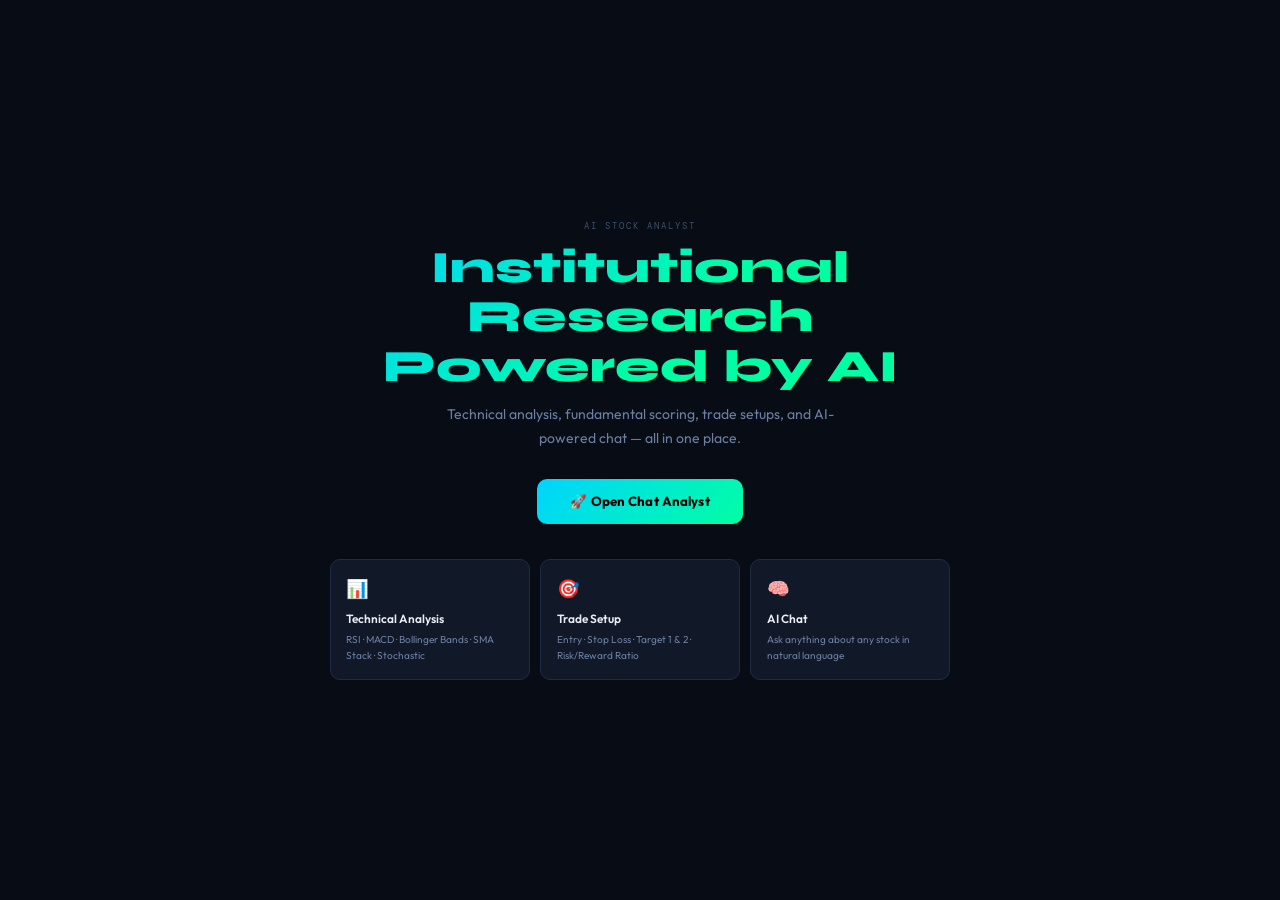
==== frontend/index.html @ fa93001b "Initial deploy" ====
<!DOCTYPE html>
<html lang="en">
<head>
  <meta charset="UTF-8">
  <meta name="viewport" content="width=device-width, initial-scale=1.0">
  <title>AI Stock Analyst</title>
  <link rel="preconnect" href="https://fonts.googleapis.com">
  <link rel="stylesheet" href="https://fonts.googleapis.com/css2?family=DM+Mono:wght@300;400;500&family=Syne:wght@400;600;700;800&family=Outfit:wght@300;400;500;600&display=swap">
  <link rel="stylesheet" href="styles.css">
  <style>
    body { overflow: auto; }
  </style>
</head>
<body class="landing-body">
  <div class="hero">
    <div class="hero-eyebrow">AI STOCK ANALYST</div>
    <h1>Institutional Research<br>Powered by AI</h1>
    <p>Technical analysis, fundamental scoring, trade setups, and AI-powered chat — all in one place.</p>
    <a href="/chat" class="hero-btn">🚀 Open Chat Analyst</a>

    <div class="features">
      <div class="feat">
        <div class="feat-icon">📊</div>
        <h3>Technical Analysis</h3>
        <p>RSI · MACD · Bollinger Bands · SMA Stack · Stochastic</p>
      </div>
      <div class="feat">
        <div class="feat-icon">🎯</div>
        <h3>Trade Setup</h3>
        <p>Entry · Stop Loss · Target 1 & 2 · Risk/Reward Ratio</p>
      </div>
      <div class="feat">
        <div class="feat-icon">🧠</div>
        <h3>AI Chat</h3>
        <p>Ask anything about any stock in natural language</p>
      </div>
    </div>
  </div>
</body>
</html>
---- frontend/styles.css ----
/* ═══════════════════════════════════════════════════════
   AI STOCK ANALYST — DESIGN SYSTEM
   Theme: Terminal-luxury · Dark Bloomberg-style
═══════════════════════════════════════════════════════ */

@import url('https://fonts.googleapis.com/css2?family=DM+Mono:wght@300;400;500&family=Syne:wght@400;600;700;800&family=Outfit:wght@300;400;500;600&display=swap');

/* ── TOKENS ── */
:root {
  --bg:        #080c14;
  --bg2:       #0c1220;
  --surface:   #111827;
  --surface2:  #1a2235;
  --border:    #1e2d45;
  --border2:   #243550;

  --accent:    #00d4ff;
  --accent2:   #00ffa3;
  --accent3:   #ff6b35;
  --warn:      #f59e0b;
  --danger:    #ef4444;
  --bull:      #22c55e;
  --bear:      #ef4444;

  --text:      #e8edf5;
  --text-dim:  #6b7fa3;
  --text-muted:#3d4f6b;

  --font-head: 'Syne', sans-serif;
  --font-body: 'Outfit', sans-serif;
  --font-mono: 'DM Mono', monospace;

  --sidebar-w: 260px;
  --radius:    10px;
  --radius-sm: 6px;
}

/* ── RESET ── */
*, *::before, *::after { box-sizing: border-box; margin: 0; padding: 0; }

html, body {
  height: 100%;
  font-family: var(--font-body);
  background: var(--bg);
  color: var(--text);
  font-size: 14px;
  line-height: 1.5;
  overflow: hidden;
  -webkit-font-smoothing: antialiased;
}

/* ── SCROLLBAR ── */
::-webkit-scrollbar { width: 4px; }
::-webkit-scrollbar-track { background: transparent; }
::-webkit-scrollbar-thumb { background: var(--border2); border-radius: 99px; }

/* ══════════════════════════════════════════════
   APP LAYOUT
══════════════════════════════════════════════ */
.app-layout {
  display: flex;
  height: 100vh;
  width: 100vw;
  overflow: hidden;
}

/* ══════════════════════════════════════════════
   SIDEBAR
══════════════════════════════════════════════ */
.sidebar {
  width: var(--sidebar-w);
  min-width: var(--sidebar-w);
  background: var(--bg2);
  border-right: 1px solid var(--border);
  display: flex;
  flex-direction: column;
  overflow: hidden;
  position: relative;
}

/* subtle grid texture */
.sidebar::before {
  content: '';
  position: absolute;
  inset: 0;
  background-image:
    linear-gradient(var(--border) 1px, transparent 1px),
    linear-gradient(90deg, var(--border) 1px, transparent 1px);
  background-size: 28px 28px;
  opacity: .18;
  pointer-events: none;
}

.sidebar-brand {
  padding: 20px 18px 16px;
  border-bottom: 1px solid var(--border);
  position: relative;
  z-index: 1;
}

.brand-logo {
  font-family: var(--font-head);
  font-size: 1.15rem;
  font-weight: 800;
  background: linear-gradient(120deg, var(--accent), var(--accent2));
  -webkit-background-clip: text;
  -webkit-text-fill-color: transparent;
  letter-spacing: -.01em;
}

.brand-sub {
  font-family: var(--font-mono);
  font-size: .58rem;
  color: var(--text-muted);
  letter-spacing: .18em;
  margin-top: 3px;
}

/* Market Status */
.mkt-status {
  display: flex;
  align-items: center;
  gap: 7px;
  padding: 10px 18px;
  border-bottom: 1px solid var(--border);
  position: relative;
  z-index: 1;
}

.mkt-dot {
  width: 7px; height: 7px;
  border-radius: 50%;
  background: var(--bull);
  box-shadow: 0 0 6px var(--bull);
  animation: pulse 2s infinite;
}

@keyframes pulse {
  0%, 100% { opacity: 1; }
  50%       { opacity: .4; }
}

.mkt-label {
  font-family: var(--font-mono);
  font-size: .62rem;
  color: var(--bull);
  letter-spacing: .14em;
}

/* Stock Panel */
.stock-panel {
  flex: 1;
  overflow-y: auto;
  padding: 12px;
  position: relative;
  z-index: 1;
}

.panel-empty {
  display: flex;
  flex-direction: column;
  align-items: center;
  justify-content: center;
  height: 100%;
  gap: 10px;
  color: var(--text-muted);
  font-size: .78rem;
  text-align: center;
  padding: 24px;
}

.panel-empty-icon { font-size: 2rem; filter: grayscale(1) opacity(.4); }

/* Panel populated */
.panel-symbol {
  font-family: var(--font-mono);
  font-size: .72rem;
  color: var(--accent);
  letter-spacing: .1em;
  margin-bottom: 4px;
}

.panel-price {
  font-family: var(--font-head);
  font-size: 1.5rem;
  font-weight: 700;
  color: var(--text);
  line-height: 1;
}

.panel-change {
  font-family: var(--font-mono);
  font-size: .7rem;
  margin-top: 4px;
  display: flex;
  align-items: center;
  gap: 6px;
}

.panel-change.up   { color: var(--bull); }
.panel-change.down { color: var(--bear); }

.panel-divider {
  height: 1px;
  background: var(--border);
  margin: 12px 0;
}

.panel-kv {
  background: var(--surface);
  border: 1px solid var(--border);
  border-radius: var(--radius-sm);
  padding: 6px 10px;
  margin-bottom: 4px;
  display: flex;
  justify-content: space-between;
  align-items: center;
}

.panel-kv-label {
  font-family: var(--font-mono);
  font-size: .58rem;
  color: var(--text-dim);
  letter-spacing: .08em;
}

.panel-kv-val {
  font-family: var(--font-mono);
  font-size: .72rem;
  color: var(--text);
  font-weight: 500;
}

.panel-grid {
  display: grid;
  grid-template-columns: 1fr 1fr;
  gap: 4px;
}

/* Chart */
.chart-section-label {
  font-family: var(--font-mono);
  font-size: .55rem;
  color: var(--text-muted);
  letter-spacing: .12em;
  margin: 10px 0 5px;
  padding-top: 8px;
  border-top: 1px solid var(--border);
}

.chart-wrap {
  position: relative;
  width: 100%;
  height: 130px;
  background: var(--surface);
  border: 1px solid var(--border);
  border-radius: var(--radius-sm);
  padding: 6px;
  margin-bottom: 4px;
}

/* Quick Picks */
.sidebar-section-label {
  font-family: var(--font-mono);
  font-size: .58rem;
  color: var(--text-muted);
  letter-spacing: .16em;
  padding: 10px 18px 6px;
  border-top: 1px solid var(--border);
  position: relative;
  z-index: 1;
}

.quick-picks {
  overflow-y: auto;
  max-height: 220px;
  padding: 0 10px 8px;
  position: relative;
  z-index: 1;
}

.qpick {
  display: flex;
  align-items: center;
  justify-content: space-between;
  width: 100%;
  background: transparent;
  border: 1px solid transparent;
  border-radius: var(--radius-sm);
  padding: 7px 10px;
  color: var(--text);
  cursor: pointer;
  transition: all .18s;
  text-align: left;
  gap: 8px;
}

.qpick:hover {
  background: var(--surface);
  border-color: var(--border2);
}

.qpick-sym {
  font-family: var(--font-mono);
  font-size: .7rem;
  color: var(--accent);
  font-weight: 500;
}

.qpick-name {
  font-size: .68rem;
  color: var(--text-dim);
  white-space: nowrap;
  overflow: hidden;
  text-overflow: ellipsis;
}

.sidebar-footer {
  padding: 10px 18px;
  border-top: 1px solid var(--border);
  font-size: .62rem;
  color: var(--text-muted);
  line-height: 1.5;
  position: relative;
  z-index: 1;
}

/* ══════════════════════════════════════════════
   MAIN CHAT AREA
══════════════════════════════════════════════ */
.chat-main {
  flex: 1;
  display: flex;
  flex-direction: column;
  overflow: hidden;
  background: var(--bg);
  position: relative;
}

/* subtle radial glow */
.chat-main::before {
  content: '';
  position: absolute;
  top: -120px; left: 50%;
  transform: translateX(-50%);
  width: 700px; height: 400px;
  background: radial-gradient(ellipse, rgba(0,212,255,.04) 0%, transparent 70%);
  pointer-events: none;
}

/* Header */
.chat-header {
  display: flex;
  align-items: center;
  justify-content: space-between;
  padding: 14px 24px;
  border-bottom: 1px solid var(--border);
  background: rgba(8,12,20,.8);
  backdrop-filter: blur(12px);
  position: relative;
  z-index: 10;
}

.chat-header-left {
  display: flex;
  align-items: center;
  gap: 12px;
}

.chat-title {
  font-family: var(--font-head);
  font-size: 1rem;
  font-weight: 700;
  color: var(--text);
  letter-spacing: -.01em;
}

.ticker-badge {
  font-family: var(--font-mono);
  font-size: .65rem;
  color: var(--accent);
  background: rgba(0,212,255,.08);
  border: 1px solid rgba(0,212,255,.25);
  padding: 3px 10px;
  border-radius: 99px;
  letter-spacing: .1em;
}

.ticker-badge.hidden { display: none; }

.chat-header-right {
  display: flex;
  align-items: center;
  gap: 8px;
}

.status-dot {
  width: 8px; height: 8px;
  border-radius: 50%;
}
.status-dot.online { background: var(--bull); box-shadow: 0 0 6px var(--bull); }
.status-dot.offline{ background: var(--danger); }

.status-text {
  font-family: var(--font-mono);
  font-size: .62rem;
  color: var(--text-dim);
  letter-spacing: .08em;
}

/* Messages */
.messages {
  flex: 1;
  overflow-y: auto;
  padding: 24px;
  display: flex;
  flex-direction: column;
  gap: 16px;
  scroll-behavior: smooth;
}

/* Message bubbles */
.msg {
  display: flex;
  gap: 12px;
  max-width: 780px;
  animation: msgIn .25s ease;
}

@keyframes msgIn {
  from { opacity: 0; transform: translateY(8px); }
  to   { opacity: 1; transform: translateY(0); }
}

.msg.user  { align-self: flex-end; flex-direction: row-reverse; }
.msg.bot   { align-self: flex-start; }

.msg-avatar {
  width: 32px; height: 32px;
  border-radius: 8px;
  display: flex; align-items: center; justify-content: center;
  font-size: .85rem;
  flex-shrink: 0;
}

.msg.bot  .msg-avatar { background: linear-gradient(135deg, rgba(0,212,255,.2), rgba(0,255,163,.15)); border: 1px solid rgba(0,212,255,.25); }
.msg.user .msg-avatar { background: var(--surface2); border: 1px solid var(--border2); }

.msg-body {
  display: flex;
  flex-direction: column;
  gap: 4px;
  max-width: calc(100% - 44px);
}

.msg-bubble {
  padding: 12px 16px;
  border-radius: var(--radius);
  font-size: .875rem;
  line-height: 1.65;
  word-break: break-word;
}

.msg.bot  .msg-bubble {
  background: var(--surface);
  border: 1px solid var(--border);
  color: var(--text);
  border-radius: 2px var(--radius) var(--radius) var(--radius);
}

.msg.user .msg-bubble {
  background: linear-gradient(135deg, rgba(0,212,255,.12), rgba(0,255,163,.08));
  border: 1px solid rgba(0,212,255,.2);
  color: var(--text);
  border-radius: var(--radius) 2px var(--radius) var(--radius);
  text-align: right;
}

.msg-time {
  font-family: var(--font-mono);
  font-size: .55rem;
  color: var(--text-muted);
  letter-spacing: .05em;
  padding: 0 4px;
}

.msg.user .msg-time { text-align: right; }

/* Bot message formatting */
.msg-bubble strong { color: var(--accent); font-weight: 600; }
.msg-bubble em     { color: var(--accent2); font-style: normal; }
.msg-bubble code   {
  font-family: var(--font-mono);
  font-size: .8rem;
  background: rgba(255,255,255,.06);
  border: 1px solid var(--border2);
  padding: 1px 6px;
  border-radius: 4px;
}
.msg-bubble pre {
  background: var(--bg);
  border: 1px solid var(--border);
  border-radius: var(--radius-sm);
  padding: 12px;
  font-family: var(--font-mono);
  font-size: .75rem;
  overflow-x: auto;
  margin-top: 8px;
}

/* Analysis cards inside bot messages */
.analysis-card {
  background: var(--bg2);
  border: 1px solid var(--border2);
  border-radius: var(--radius);
  padding: 14px;
  margin-top: 10px;
  font-family: var(--font-mono);
  font-size: .75rem;
}

.analysis-card-title {
  font-family: var(--font-head);
  font-size: .8rem;
  font-weight: 700;
  color: var(--accent);
  margin-bottom: 10px;
  letter-spacing: .05em;
}

.analysis-row {
  display: flex;
  justify-content: space-between;
  padding: 4px 0;
  border-bottom: 1px solid var(--border);
  color: var(--text-dim);
}

.analysis-row:last-child { border-bottom: none; }
.analysis-row span:last-child { color: var(--text); }

.signal-badge {
  font-family: var(--font-mono);
  font-size: .62rem;
  padding: 2px 8px;
  border-radius: 4px;
  font-weight: 500;
  letter-spacing: .08em;
}

.signal-badge.buy    { background: rgba(34,197,94,.15);  color: var(--bull); border: 1px solid rgba(34,197,94,.3); }
.signal-badge.sell   { background: rgba(239,68,68,.15);  color: var(--bear); border: 1px solid rgba(239,68,68,.3); }
.signal-badge.hold   { background: rgba(245,158,11,.12); color: var(--warn); border: 1px solid rgba(245,158,11,.3); }
.signal-badge.neutral{ background: rgba(107,127,163,.1); color: var(--text-dim); border: 1px solid var(--border2); }

/* Typing indicator */
.typing-dots {
  display: flex;
  gap: 4px;
  padding: 4px 0;
}

.typing-dots span {
  width: 6px; height: 6px;
  border-radius: 50%;
  background: var(--accent);
  opacity: .4;
  animation: dot 1.2s infinite;
}

.typing-dots span:nth-child(2) { animation-delay: .2s; }
.typing-dots span:nth-child(3) { animation-delay: .4s; }

@keyframes dot {
  0%, 100% { opacity: .2; transform: scale(.8); }
  40%       { opacity: 1;  transform: scale(1.1); }
}

/* ── CHIPS BAR ── */
.chips-bar {
  display: flex;
  gap: 8px;
  padding: 10px 24px;
  overflow-x: auto;
  border-top: 1px solid var(--border);
  scrollbar-width: none;
  flex-shrink: 0;
}

.chips-bar::-webkit-scrollbar { display: none; }

.chip {
  display: flex;
  align-items: center;
  gap: 6px;
  white-space: nowrap;
  background: var(--surface);
  border: 1px solid var(--border2);
  border-radius: 99px;
  padding: 6px 14px;
  font-size: .72rem;
  font-family: var(--font-body);
  color: var(--text-dim);
  cursor: pointer;
  transition: all .18s;
  flex-shrink: 0;
}

.chip:hover {
  border-color: var(--accent);
  color: var(--accent);
  background: rgba(0,212,255,.06);
}

/* ── INPUT BAR ── */
.input-bar {
  display: flex;
  align-items: flex-end;
  gap: 10px;
  padding: 14px 24px 18px;
  border-top: 1px solid var(--border);
  background: var(--bg2);
  flex-shrink: 0;
}

.chat-input {
  flex: 1;
  background: var(--surface);
  border: 1px solid var(--border2);
  border-radius: var(--radius);
  padding: 11px 16px;
  color: var(--text);
  font-family: var(--font-body);
  font-size: .875rem;
  resize: none;
  max-height: 130px;
  line-height: 1.5;
  outline: none;
  transition: border-color .18s, box-shadow .18s;
}

.chat-input::placeholder { color: var(--text-muted); }

.chat-input:focus {
  border-color: rgba(0,212,255,.4);
  box-shadow: 0 0 0 3px rgba(0,212,255,.06);
}

.send-btn {
  width: 42px; height: 42px;
  border-radius: var(--radius-sm);
  border: none;
  background: linear-gradient(135deg, var(--accent), var(--accent2));
  color: #000;
  cursor: pointer;
  display: flex;
  align-items: center;
  justify-content: center;
  flex-shrink: 0;
  transition: opacity .18s, transform .12s;
}

.send-btn:hover   { opacity: .88; }
.send-btn:active  { transform: scale(.94); }

/* ══════════════════════════════════════════════
   WELCOME SCREEN
══════════════════════════════════════════════ */
.welcome-screen {
  display: flex;
  flex-direction: column;
  align-items: center;
  justify-content: center;
  flex: 1;
  gap: 10px;
  text-align: center;
  padding: 40px;
  color: var(--text-dim);
}

.welcome-logo {
  font-family: var(--font-head);
  font-size: 1.8rem;
  font-weight: 800;
  background: linear-gradient(120deg, var(--accent), var(--accent2));
  -webkit-background-clip: text;
  -webkit-text-fill-color: transparent;
  margin-bottom: 4px;
}

.welcome-sub {
  font-family: var(--font-mono);
  font-size: .62rem;
  letter-spacing: .2em;
  color: var(--text-muted);
}

.welcome-desc {
  font-size: .88rem;
  max-width: 440px;
  margin: 12px 0;
  line-height: 1.7;
  color: var(--text-dim);
}

.welcome-pills {
  display: flex;
  flex-direction: column;
  gap: 6px;
  margin-top: 8px;
  text-align: left;
  width: 100%;
  max-width: 400px;
}

.welcome-pill {
  background: var(--surface);
  border: 1px solid var(--border);
  border-radius: var(--radius-sm);
  padding: 9px 14px;
  font-size: .8rem;
  color: var(--text-dim);
  cursor: pointer;
  transition: all .18s;
  display: flex;
  align-items: center;
  gap: 10px;
}

.welcome-pill:hover {
  border-color: var(--accent);
  color: var(--text);
  background: rgba(0,212,255,.04);
  transform: translateX(4px);
}

.welcome-pill span { font-family: var(--font-mono); color: var(--accent); font-size: .7rem; }

/* ══════════════════════════════════════════════
   INDEX / LANDING PAGE
══════════════════════════════════════════════ */
.landing-body {
  display: flex;
  align-items: center;
  justify-content: center;
  min-height: 100vh;
  padding: 2rem;
  overflow: auto;
}

.hero {
  text-align: center;
  max-width: 620px;
  width: 100%;
}

.hero-eyebrow {
  font-family: var(--font-mono);
  font-size: .65rem;
  color: var(--text-muted);
  letter-spacing: .22em;
  margin-bottom: .7rem;
}

.hero h1 {
  font-family: var(--font-head);
  font-size: clamp(2.2rem, 5vw, 3.2rem);
  font-weight: 800;
  background: linear-gradient(135deg, var(--accent), var(--accent2) 60%);
  -webkit-background-clip: text;
  -webkit-text-fill-color: transparent;
  line-height: 1.1;
  margin-bottom: .9rem;
}

.hero p {
  color: var(--text-dim);
  font-size: 1rem;
  margin-bottom: 2rem;
  line-height: 1.7;
  max-width: 440px;
  margin-left: auto;
  margin-right: auto;
}

.hero-btn {
  display: inline-flex;
  align-items: center;
  gap: 10px;
  background: linear-gradient(135deg, var(--accent), var(--accent2));
  color: #000;
  font-weight: 700;
  font-size: .95rem;
  padding: .9rem 2.4rem;
  border-radius: var(--radius);
  text-decoration: none;
  transition: opacity .2s, transform .18s;
  font-family: var(--font-body);
  letter-spacing: .01em;
}

.hero-btn:hover { opacity: .88; transform: translateY(-2px); }

.features {
  display: grid;
  grid-template-columns: repeat(3, 1fr);
  gap: .75rem;
  margin-top: 2.5rem;
  text-align: left;
}

.feat {
  background: var(--surface);
  border: 1px solid var(--border);
  border-radius: var(--radius);
  padding: 1.1rem;
  transition: border-color .2s;
}

.feat:hover { border-color: var(--border2); }

.feat-icon {
  font-size: 1.3rem;
  margin-bottom: .5rem;
}

.feat h3 {
  font-size: .85rem;
  font-weight: 600;
  color: var(--text);
  margin-bottom: .3rem;
}

.feat p {
  font-size: .72rem;
  color: var(--text-dim);
  line-height: 1.6;
  margin: 0;
}

/* ══════════════════════════════════════════════
   SIDEBAR STOCK SEARCH
══════════════════════════════════════════════ */
.search-box-wrap {
  padding: 10px 10px 8px;
  border-bottom: 1px solid var(--border);
  position: relative;
  z-index: 100;
}

.stock-search-input {
  width: 100%;
  background: var(--surface);
  border: 1px solid var(--border2);
  border-radius: var(--radius-sm);
  padding: 8px 12px;
  color: var(--text);
  font-family: var(--font-body);
  font-size: .78rem;
  outline: none;
  transition: border-color .18s, box-shadow .18s;
}

.stock-search-input::placeholder { color: var(--text-muted); }

.stock-search-input:focus {
  border-color: rgba(0,212,255,.4);
  box-shadow: 0 0 0 3px rgba(0,212,255,.07);
}

.search-dropdown {
  position: absolute;
  left: 10px;
  right: 10px;
  top: calc(100% - 4px);
  background: var(--surface2);
  border: 1px solid var(--border2);
  border-radius: var(--radius-sm);
  overflow: hidden;
  z-index: 999;
  box-shadow: 0 8px 24px rgba(0,0,0,.4);
}

.search-dropdown.hidden { display: none; }

.search-dd-item {
  display: flex;
  align-items: center;
  justify-content: space-between;
  padding: 8px 12px;
  cursor: pointer;
  gap: 8px;
  transition: background .14s;
  border-bottom: 1px solid var(--border);
}

.search-dd-item:last-child { border-bottom: none; }

.search-dd-item:hover { background: rgba(0,212,255,.07); }

.search-dd-ticker {
  font-family: var(--font-mono);
  font-size: .68rem;
  color: var(--accent);
  font-weight: 500;
  white-space: nowrap;
}

.search-dd-name {
  font-size: .68rem;
  color: var(--text-dim);
  text-align: right;
  white-space: nowrap;
  overflow: hidden;
  text-overflow: ellipsis;
}

.search-dd-empty {
  padding: 10px 12px;
  font-size: .7rem;
  color: var(--text-muted);
  line-height: 1.5;
}

/* Panel loading state */
.panel-loading {
  display: flex;
  align-items: center;
  gap: 8px;
  padding: 16px 4px;
  font-family: var(--font-mono);
  font-size: .68rem;
  color: var(--text-dim);
}

.panel-loading-dot {
  width: 6px; height: 6px;
  border-radius: 50%;
  background: var(--accent);
  animation: pulse 1s infinite;
}

/* ══════════════════════════════════════════════
   UTILITIES
══════════════════════════════════════════════ */
.hidden { display: none !important; }

.bull { color: var(--bull); }
.bear { color: var(--bear); }
.warn { color: var(--warn); }
.accent { color: var(--accent); }
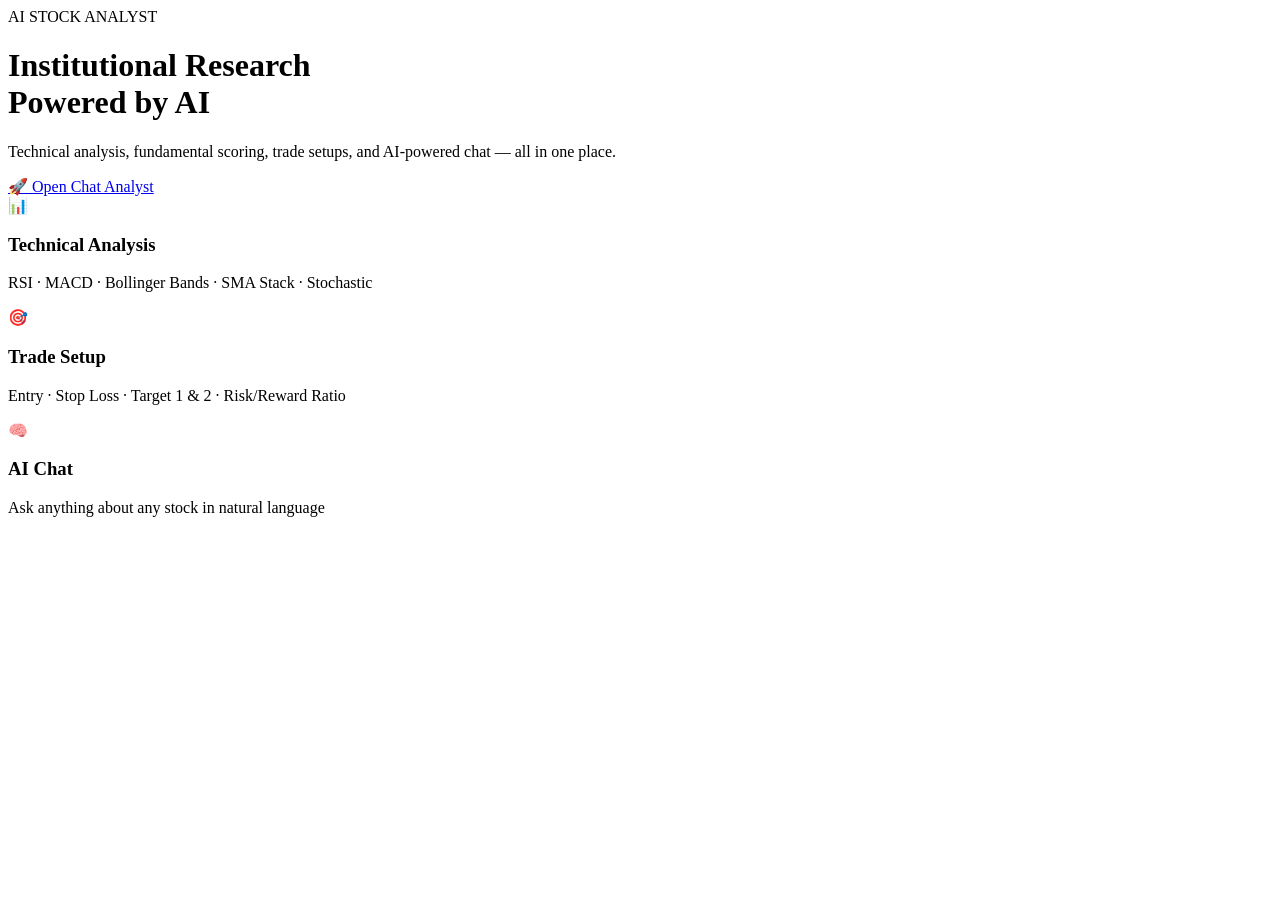
==== commit 0be409e3: "Fix static file paths" ====
--- a/frontend/index.html
+++ b/frontend/index.html
@@ -6,7 +6,7 @@
   <title>AI Stock Analyst</title>
   <link rel="preconnect" href="https://fonts.googleapis.com">
   <link rel="stylesheet" href="https://fonts.googleapis.com/css2?family=DM+Mono:wght@300;400;500&family=Syne:wght@400;600;700;800&family=Outfit:wght@300;400;500;600&display=swap">
-  <link rel="stylesheet" href="styles.css">
+  <link rel="stylesheet" href="/static/styles.css">
   <style>
     body { overflow: auto; }
   </style>
